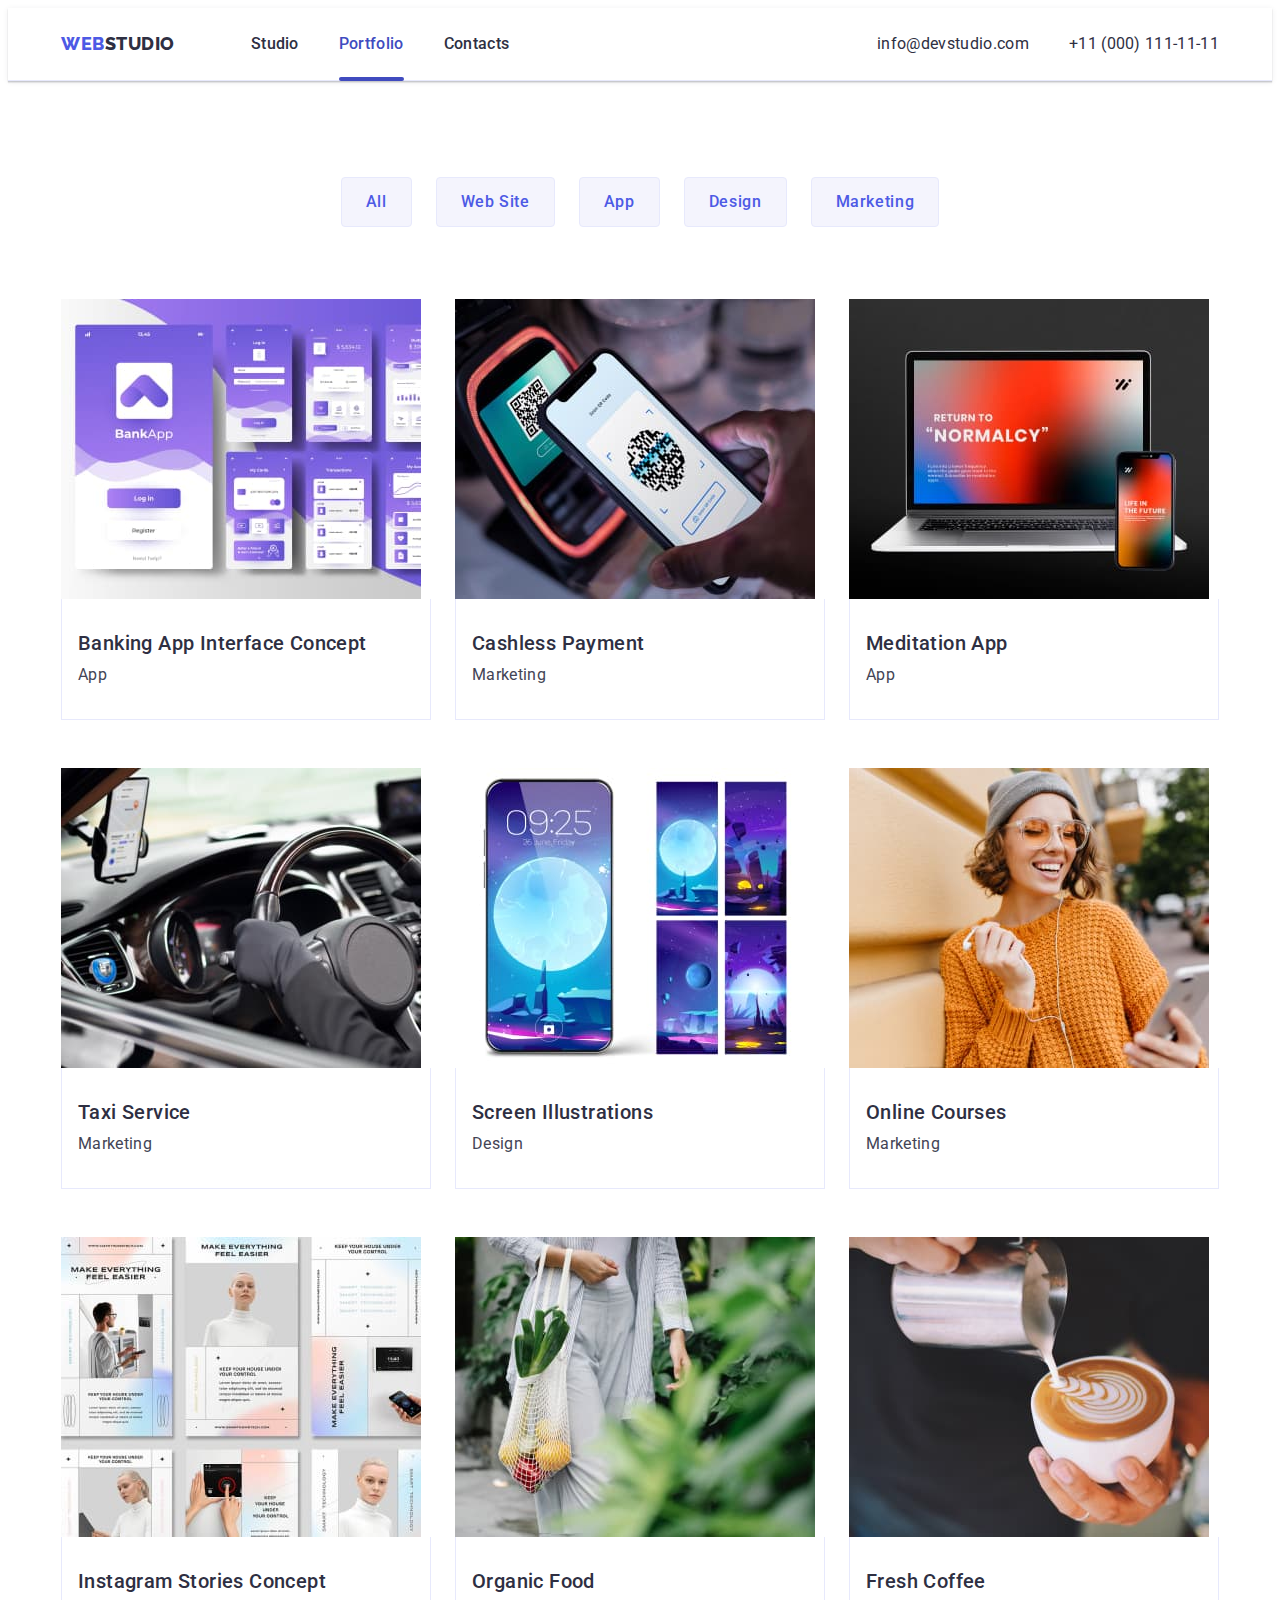
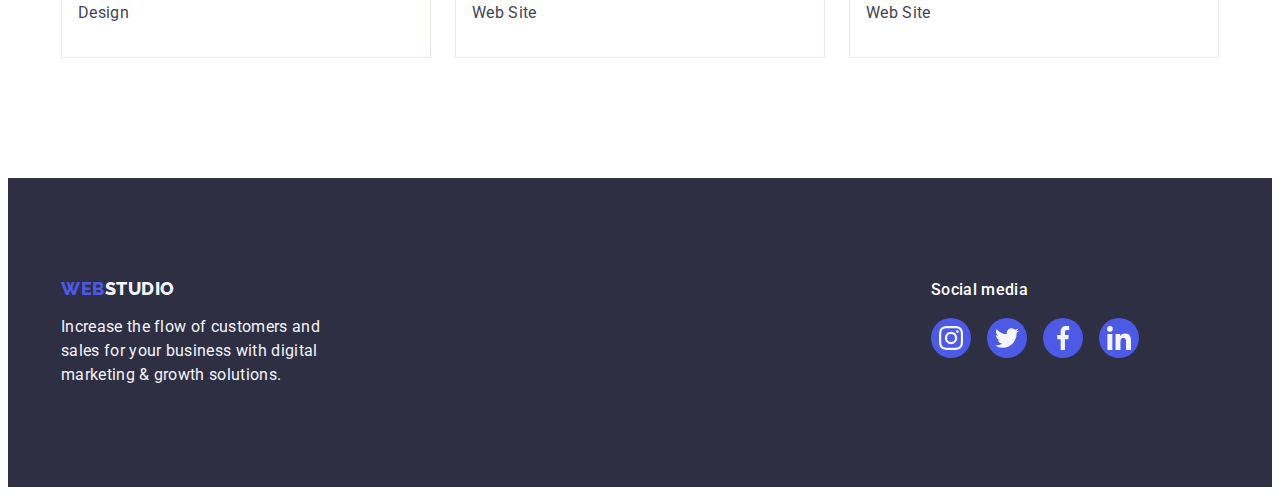
==== portfolio.html @ 5b2fb9e5 "update" ====
<!DOCTYPE html>
<html lang="en">
  <head>
    <meta charset="UTF-8" />
    <meta http-equiv="X-UA-Compatible" content="IE=edge" />
    <meta name="viewport" content="width=device-width, initial-scale=1.0" />
    <link rel="preconnect" href="https://fonts.googleapis.com" />
    <link rel="preconnect" href="https://fonts.gstatic.com" crossorigin />
    <link
      href="https://fonts.googleapis.com/css2?family=Raleway:wght@800&family=Roboto:wght@400;500;700;900&display=swap"
      rel="stylesheet"
    />
    <title>Portfolio</title>
    <link
      rel="stylesheet"
      href="https://cdnjs.cloudflare.com/ajax/libs/modern-normalize/2.0.0/modern-normalize.min.css"
      integrity="sha512-4xo8blKMVCiXpTaLzQSLSw3KFOVPWhm/TRtuPVc4WG6kUgjH6J03IBuG7JZPkcWMxJ5huwaBpOpnwYElP/m6wg=="
      crossorigin="anonymous"
      referrerpolicy="no-referrer"
    />
    <link rel="stylesheet" href="./css/styles.css" />
  </head>
  <body>
    <header class="header">
      <div class="container header-container">
        <nav class="header-navigation">
          <a href="./index.html" class="logo link"
            >Web<span class="span-header">Studio</span></a
          >
          <ul class="header-menu list">
            <li class="header-menu-item">
              <a href="./index.html" class="header-menu-link link">Studio</a>
            </li>
            <li class="header-menu-item">
              <a href="./portfolio.html" class="header-menu-link link current"
                >Portfolio</a
              >
            </li>
            <li class="header-menu-item">
              <a href="" class="header-menu-link link">Contacts</a>
            </li>
          </ul>
        </nav>
        <address class="header-address">
          <ul class="adress list">
            <li class="header-address-item">
              <a
                class="header-address-link link"
                href="mailto:info@devstudio.com"
                >info@devstudio.com</a
              >
            </li>
            <li class="header-address-item link">
              <a class="header-address-link link" href="tel:+110001111111"
                >+11 (000) 111-11-11</a
              >
            </li>
          </ul>
        </address>
      </div>
    </header>

    <main>
      <section class="main-portfolio">
        <div class="container">
          <h1 class="visually-hidden">Portfolio</h1>
          <ul class="filters list">
            <li><button type="button" class="filters-button">All</button></li>
            <li>
              <button type="button" class="filters-button">Web Site</button>
            </li>
            <li><button type="button" class="filters-button">App</button></li>
            <li>
              <button type="button" class="filters-button">Design</button>
            </li>
            <li>
              <button type="button" class="filters-button">Marketing</button>
            </li>
          </ul>
          <ul class="product list">
            <li class="product-item">
              <a href="" class="product-item-link link">
                <div class="product-overlay">
                  <img
                    src="./images/bankingapp.jpg"
                    alt="Banking app interface"
                    width="360"
                  />
                  <p class="product-overlay-txt">
                    14 Stylish and User-Friendly App Design Concepts · Task
                    Manager App · Calorie Tracker App · Exotic Fruit Ecommerce
                    App · Cloud Storage App
                  </p>
                </div>
                <div class="product-card">
                  <h2 class="product-item-name">
                    Banking App Interface Concept
                  </h2>
                  <p class="product-item-type">App</p>
                </div>
              </a>
            </li>
            <li class="product-item">
              <a href="" class="product-item-link link">
                <div class="product-overlay">
                  <img
                    src="./images/cashless.jpg"
                    alt="Cashless Payment"
                    width="360"
                  />
                  <p class="product-overlay-txt">
                    14 Stylish and User-Friendly App Design Concepts · Task
                    Manager App · Calorie Tracker App · Exotic Fruit Ecommerce
                    App · Cloud Storage App
                  </p>
                </div>
                <div class="product-card">
                  <h2 class="product-item-name">Cashless Payment</h2>
                  <p class="product-item-type">Marketing</p>
                </div>
              </a>
            </li>
            <li class="product-item">
              <a href="" class="product-item-link link">
                <div class="product-overlay">
                  <img
                    src="./images/meditation.jpg"
                    alt="Meditation App"
                    width="360"
                  />
                  <p class="product-overlay-txt">
                    14 Stylish and User-Friendly App Design Concepts · Task
                    Manager App · Calorie Tracker App · Exotic Fruit Ecommerce
                    App · Cloud Storage App
                  </p>
                </div>
                <div class="product-card">
                  <h2 class="product-item-name">Meditation App</h2>
                  <p class="product-item-type">App</p>
                </div>
              </a>
            </li>
            <li class="product-item">
              <a href="" class="product-item-link link">
                <div class="product-overlay">
                  <img src="./images/taxi.jpg" alt="Taxi" width="360" />
                  <p class="product-overlay-txt">
                    14 Stylish and User-Friendly App Design Concepts · Task
                    Manager App · Calorie Tracker App · Exotic Fruit Ecommerce
                    App · Cloud Storage App
                  </p>
                </div>
                <div class="product-card">
                  <h2 class="product-item-name">Taxi Service</h2>
                  <p class="product-item-type">Marketing</p>
                </div>
              </a>
            </li>
            <li class="product-item">
              <a href="" class="product-item-link link">
                <div class="product-overlay">
                  <img
                    src="./images/screen.jpg"
                    alt="Screen design"
                    width="360"
                  />
                  <p class="product-overlay-txt">
                    14 Stylish and User-Friendly App Design Concepts · Task
                    Manager App · Calorie Tracker App · Exotic Fruit Ecommerce
                    App · Cloud Storage App
                  </p>
                </div>
                <div class="product-card">
                  <h2 class="product-item-name">Screen Illustrations</h2>
                  <p class="product-item-type">Design</p>
                </div>
              </a>
            </li>
            <li class="product-item">
              <a href="" class="product-item-link link">
                <div class="product-overlay">
                  <img
                    src="./images/courses.jpg"
                    alt="Online courses"
                    width="360"
                  />
                  <p class="product-overlay-txt">
                    14 Stylish and User-Friendly App Design Concepts · Task
                    Manager App · Calorie Tracker App · Exotic Fruit Ecommerce
                    App · Cloud Storage App
                  </p>
                </div>
                <div class="product-card">
                  <h2 class="product-item-name">Online Courses</h2>
                  <p class="product-item-type">Marketing</p>
                </div>
              </a>
            </li>
            <li class="product-item">
              <a href="" class="product-item-link link">
                <div class="product-overlay">
                  <img
                    src="./images/insta.jpg"
                    alt="Instagram stories"
                    width="360"
                  />
                  <p class="product-overlay-txt">
                    14 Stylish and User-Friendly App Design Concepts · Task
                    Manager App · Calorie Tracker App · Exotic Fruit Ecommerce
                    App · Cloud Storage App
                  </p>
                </div>
                <div class="product-card">
                  <h2 class="product-item-name">Instagram Stories Concept</h2>
                  <p class="product-item-type">Design</p>
                </div>
              </a>
            </li>
            <li class="product-item">
              <a href="" class="product-item-link link">
                <div class="product-overlay">
                  <img src="./images/food.jpg" alt="Organic Food" width="360" />
                  <p class="product-overlay-txt">
                    14 Stylish and User-Friendly App Design Concepts · Task
                    Manager App · Calorie Tracker App · Exotic Fruit Ecommerce
                    App · Cloud Storage App
                  </p>
                </div>
                <div class="product-card">
                  <h2 class="product-item-name">Organic Food</h2>
                  <p class="product-item-type">Web Site</p>
                </div>
              </a>
            </li>
            <li class="product-item">
              <a href="" class="product-item-link link">
                <div class="product-overlay">
                  <img
                    src="./images/coffee.jpg"
                    alt="Cup of coffee"
                    width="360"
                  />
                  <p class="product-overlay-txt">
                    14 Stylish and User-Friendly App Design Concepts · Task
                    Manager App · Calorie Tracker App · Exotic Fruit Ecommerce
                    App · Cloud Storage App
                  </p>
                </div>
                <div class="product-card">
                  <h2 class="product-item-name">Fresh Coffee</h2>
                  <p class="product-item-type">Web Site</p>
                </div>
              </a>
            </li>
          </ul>
        </div>
      </section>
    </main>

    <!-- footer -->

    <footer class="footer">
      <div class="container footer-txt-container">
        <div class="footer-logo-box">
          <a href="./index.html" class="logo footer-logo link"
            >Web<span class="span-footer">Studio</span></a
          >
          <p class="footer-txt">
            Increase the flow of customers and sales for your business with
            digital marketing & growth solutions.
          </p>
        </div>
        <div class="social-container">
          <p class="footer-media-title">Social media</p>
          <ul class="footer-social list">
            <li class="footer-social-icon">
              <a href="" target="blank" class="footer-social-link">
                <svg class="footer-icon-svg" width="24" height="24">
                  <use href="./images/icons.svg#icon-instagram-2"></use>
                </svg>
              </a>
            </li>

            <li class="footer-social-icon">
              <a href="" target="blank" class="footer-social-link">
                <svg class="footer-icon-svg" width="24" height="24">
                  <use href="./images/icons.svg#icon-twitter-1"></use>
                </svg>
              </a>
            </li>
            <li class="footer-social-icon">
              <a href="" target="blank" class="footer-social-link">
                <svg class="footer-icon-svg" width="24" height="24">
                  <use href="./images/icons.svg#icon-facebook-1"></use>
                </svg>
              </a>
            </li>
            <li class="footer-social-icon">
              <a href="" target="blank" class="footer-social-link">
                <svg class="footer-icon-svg" width="24" height="24">
                  <use href="./images/icons.svg#icon-linkedin-1"></use>
                </svg>
              </a>
            </li>
          </ul>
        </div>
      </div>
    </footer>
  </body>
</html>
---- css/styles.css ----
:root {
  --brand-color: #4d5ae5;
  --main-color: #434455;
  --hover-color: #404bbf;
  --headings-color: #2e2f42;
  --background-color: #ffffff;
  --cloud-color: #f4f4fd;
  --helper-text: #8e8f99;
}
body {
  font-family: "Roboto", sans-serif;
  color: #434455;
  background-color: var(--background-color);
}
p,
h1,
h2,
h3,
h4,
h5,
h6 {
  margin-top: 0%;
  margin-bottom: 0%;
}
img {
  display: block;
  max-width: 100%;
  height: auto;
}

.link {
  text-decoration: none;
  display: block;
}
.list {
  list-style: none;
  margin-top: 0%;
  margin-bottom: 0;
  padding-left: 0%;
}

.container {
  width: 100%;
  max-width: 1158px;
  padding: 0 15px;
  margin: 0 auto;
  margin-left: auto;
  margin-right: auto;
}
.visually-hidden {
  position: absolute;
  width: 1px;
  height: 1px;
  margin: -1px;
  border: 0;
  padding: 0;
  white-space: nowrap;
  clip-path: inset(100%);
  clip: rect(0 0 0 0);
  overflow: hidden;
}

/* -----header----------- */

.header {
  border-bottom: 1px solid #e7e9fc;
  box-shadow: 0px 2px 1px rgba(46, 47, 66, 0.08),
    0px 1px 1px rgba(46, 47, 66, 0.16), 0px 1px 6px rgba(46, 47, 66, 0.08);
}

.header-container {
  display: flex;
  align-items: center;
}
.header-navigation {
  display: flex;
  align-items: center;
  flex-grow: 1;
}

.logo {
  font-family: "Raleway", sans-serif;
  font-weight: 800;
  font-size: 18px;
  line-height: 1.17;
  letter-spacing: 0.03em;
  color: #4d5ae5;
  text-transform: uppercase;
  display: flex;
  align-items: center;
  margin-right: 76px;
}

.span-header {
  color: var(--headings-color);
}

.header-menu {
  display: flex;
  gap: 40px;
}

.header-menu-link {
  position: relative;
  font-weight: 500;
  font-size: 16px;
  line-height: 1.5;
  letter-spacing: 0.02em;
  color: #2e2f42;
  padding-top: 24px;
  padding-bottom: 24px;
  transition-property: color;
  transition-duration: 250ms;
  transition-timing-function: cubic-bezier(0.4, 0, 0.2, 1);
}

.header-menu-link:hover,
.header-menu-link:focus,
.header-menu-link:active {
  color: #404bbf;
}

.header-address-link:hover,
.header-address-link:active,
.header-address-link:focus {
  color: #404bbf;
}
.current {
  color: #404bbf;
}

.current::after {
  position: absolute;
  content: "";
  display: block;
  background-color: #404bbf;
  width: 100%;
  height: 4px;
  border-radius: 2px;
  bottom: -1px;
  left: 0;
}
.adress {
  display: flex;
  margin-left: auto;
  gap: 40px;
}

.header-address-item {
}

.header-address-link {
  font-size: 16px;
  line-height: 1.5;
  letter-spacing: 0.02em;
  color: #2e2f42;
  transition: color 250ms linear;
  transition-timing-function: cubic-bezier(0.4, 0, 0.2, 1);
}
.header-address {
  font-style: normal;
}
/*---------hero--------*/

.hero {
  max-width: 1440px;
  background-color: #2e2f42;
  padding-top: 188px;
  padding-bottom: 188px;
  background-image: linear-gradient(
      rgba(46, 47, 66, 0.7),
      rgba(46, 47, 66, 0.7)
    ),
    url(../images/people-office1.jpg);
  background-repeat: no-repeat;
  background-position: center;
  background-size: cover;
}
.hero-title {
  font-size: 56px;
  line-height: 60px;
  line-height: 1.07;
  letter-spacing: 0.02em;
  color: #ffffff;
  text-align: center;
  margin-left: auto;
  margin-right: auto;
  margin-bottom: 48px;
  max-width: 496px;
}
.hero-button {
  min-width: 169px;
  height: 56px;
  font-family: inherit;
  background-color: #4d5ae5;
  font-weight: 500;
  font-size: 16px;
  line-height: 1.5;
  letter-spacing: 0.04em;
  cursor: pointer;
  color: #ffffff;
  margin-left: auto;
  margin-right: auto;
  box-shadow: 0px 4px 4px rgba(0, 0, 0, 0.15);
  border-radius: 4px;
  border: none;
  display: block;
  margin: 0 auto;
  transition: background-color 250ms cubic-bezier(0.4, 0, 0.2, 1);
}
.hero-button:hover,
.hero-button:focus {
  background-color: #404bbf;
}
/*---------descrip section------*/
.descrip {
  background-color: #ffffff;
  padding: 120px 0;
}
.descrip-icon-background {
  display: flex;
  justify-content: center;
  align-items: center;
  height: 112px;
  background-color: #f4f4fd;
  padding: 24px 100px;
  margin-bottom: 8px;
  border-radius: 4px;
}
.descrip-icon {
  color: currentColor;
}
.descrip-list-item {
  width: calc((100% - 72px) / 4);
}
.descrip-list {
  display: flex;
  align-items: center;
  gap: 24px;
}
.descrip-list-title {
  font-weight: 500;
  font-size: 20px;
  line-height: 1.2;
  letter-spacing: 0.02em;
  color: var(--headings-color);
  margin-bottom: 8px;
}
.descrip-list-descrip {
  font-size: 16px;
  line-height: 1.5;
  letter-spacing: 0.02em;
}
/*-------main activity section------*/

.main-activity {
  background-color: #ffffff;
  padding-bottom: 120px;
}

.main-activity-list {
  display: flex;
  gap: 24px;
}
.main-activity-item {
  width: calc((100% - 48px) / 3);
}

.section-title {
  font-size: 36px;
  line-height: 1.11;
  letter-spacing: 0.02em;
  text-transform: capitalize;
  color: #2e2f42;
  text-align: center;
  margin-bottom: 72px;
}
/*-----team-------*/

.team {
  background-color: #f4f4fd;
  padding-top: 120px;
  padding-bottom: 120px;
}

.team-list {
  display: flex;
  gap: 24px;
}

.section-title {
  margin-bottom: 72px;
}
.team-item {
  width: calc((100% - 72px) / 4);
  background-color: #ffffff;
  box-shadow: 0px 1px 6px rgba(46, 47, 66, 0.08),
    0px 1px 1px rgba(46, 47, 66, 0.16), 0px 2px 1px rgba(46, 47, 66, 0.08);
  border-radius: 0px 0px 4px 4px;
}
.card {
  padding: 32px 0;
}
.team-item-name {
  font-weight: 500;
  font-size: 20px;
  line-height: 1.2;
  letter-spacing: 0.02em;
  color: #2e2f42;
  margin-bottom: 8px;
  text-align: center;
}
.team-item-position {
  font-size: 16px;
  line-height: 1.5;
  letter-spacing: 0.02em;
  text-align: center;
  margin-bottom: 8px;
}

.team-social {
  display: flex;
  justify-content: center;
  align-items: center;
  gap: 24px;
}

.team-social-icon {
  width: 40px;
  height: 40px;
  background-color: #4d5ae5;
  border-radius: 50%;
}
.team-social-link {
  width: 100%;
  height: 100%;
  background-color: var(--brand-color);
  border-radius: 50%;
  display: flex;
  align-items: center;
  justify-content: center;
  transition: background-color 250ms linear;
  transition-timing-function: cubic-bezier(0.4, 0, 0.2, 1);
}

.team-social-link:hover,
.team-social-link:focus {
  background-color: #404bbf;
}
.social-icon-svg {
  fill: #f4f4fd;
}
/* ---custumers--- */

.custumers {
  padding-top: 120px;
  padding-bottom: 120px;
}

.custumer-list {
  display: flex;
  gap: 24px;
  justify-content: center;
  align-items: center;
}
.custumer-list-item {
  width: calc((100% - 120px) / 6);
  height: 88px;
  transition: color 250ms linear;
  transition-timing-function: cubic-bezier(0.4, 0, 0.2, 1);
}
.custumer-link {
  width: 100%;
  height: 100%;
  border: 1px solid #8e8f99;
  border-radius: 4px;
  color: var(--helper-text);
  display: flex;
  align-items: center;
  justify-content: center;
  transition: border-color 250ms cubic-bezier(0.4, 0, 0.2, 1),
    color 250ms cubic-bezier(0.4, 0, 0.2, 1);
}
.custumer-link:hover,
.custumer-link:focus {
  color: #404bbf;
  border-color: #404bbf;
}
.custumer-link:hover .custumer-icon,
.custumer-link:focus .custumer-icon {
  fill: #404bbf;
  border-color: #404bbf;
}
.custumer-icon {
  fill: currentColor;
  transition: color 250ms linear;
  transition-timing-function: cubic-bezier(0.4, 0, 0.2, 1);
}

/*------footer-------*/

.footer {
  background-color: #2e2f42;
  padding-top: 100px;
  padding-bottom: 100px;
}
.footer-txt-container {
  display: flex;
  justify-content: space-between;
  align-items: baseline;
}
.footer-logo-box {
  margin-right: 120px;
}
.footer-logo {
  display: inline-block;
  margin-bottom: 16px;
}
.span-footer {
  color: #f4f4fd;
}
.footer-txt {
  max-width: 264px;
  font-size: 16px;
  line-height: 1.5;
  letter-spacing: 0.02em;
  color: #f4f4fd;
}

.footer-media-title {
  font-weight: 500;
  font-size: 16px;
  line-height: 1.5;
  letter-spacing: 0.02em;
  color: #ffffff;
  margin-bottom: 16px;
}
.footer-social {
  display: flex;
  justify-content: center;
  align-items: center;
  gap: 16px;
  margin-right: 80px;
}

.footer-social-icon {
  width: 40px;
  height: 40px;
}
.footer-social-link {
  width: 100%;
  height: 100%;
  background-color: var(--brand-color);
  border-radius: 50%;
  display: flex;
  align-items: center;
  justify-content: center;
  transition: background-color 250ms cubic-bezier(0.4, 0, 0.2, 1);
}
.footer-social-link:hover,
.footer-social-link:focus {
  background-color: #31d0aa;
}
.footer-icon-svg {
  fill: var(--cloud-color);
}
.footer-input-name {
  font-weight: 500;
  font-size: 16px;
  line-height: 1.5;
  letter-spacing: 0.02em;
  color: #ffffff;
  margin-bottom: 16px;
}
.footer-form {
  display: flex;
}
.footer-input {
  width: 264px;
  height: 40px;
  border: 1px solid #ffffff;
  border-radius: 4px;
  background-color: transparent;
  color: #ffffff;
  margin-right: 24px;
  padding: 8px 16px;
}
.footer-input::placeholder {
  font-size: 12px;
  line-height: 2;
  letter-spacing: 0.04em;
  color: #ffffff;
}
.footer-button {
  width: 165px;
  height: 40px;
  font-weight: 500;
  font-size: 16px;
  line-height: 1.5;
  letter-spacing: 0.04em;
  color: #ffffff;
  background-color: #4d5ae5;
  border-radius: 4px;
  border: none;
  display: flex;
  justify-content: center;
  align-items: center;
  position: relative;
  gap: 24px;
}
.footer-send {
  fill: #ffffff;
  position: absolute;
  right: 24px;
  top: 50%;
  transform: translateY(-50%);
}
/*------portfolio-------*/

.main-portfolio {
  padding-top: 96px;
  padding-bottom: 120px;
}
.filters {
  display: flex;
  justify-content: center;
  margin-bottom: 72px;
  margin-left: auto;
  margin-right: auto;
  gap: 24px;
  transition-property: color, background-color, border;
  transition-duration: 600ms;
  transition-timing-function: cubic-bezier(0.4, 0, 0.2, 1);
}
.filters-button {
  font-family: "Roboto", sans-serif;
  font-weight: 500;
  font-size: 16px;
  line-height: 1.5;
  letter-spacing: 0.04em;
  color: #4d5ae5;
  background-color: #f4f4fd;
  cursor: pointer;
  border: 1px solid #e7e9fc;
  border-radius: 4px;
  display: block;
  padding: 12px 24px 12px 24px;
  transition: color 250ms cubic-bezier(0.4, 0, 0.2, 1),
    background-color 250ms cubic-bezier(0.4, 0, 0.2, 1),
    border-color 250ms cubic-bezier(0.4, 0, 0.2, 1),
    box-shadow 250ms cubic-bezier(0.4, 0, 0.2, 1);
}

.filters-button:hover,
.filters-button:focus {
  color: #ffffff;
  background-color: #404bbf;
  border: 1px solid transparent;
  box-shadow: 0px 3px 1px rgba(0, 0, 0, 0.1), 0px 2px 1px rgba(0, 0, 0, 0.08),
    0px 2px 2px rgba(0, 0, 0, 0.12);
}
.product {
  display: flex;
  flex-wrap: wrap;
  flex-direction: row;
  justify-content: center;
  padding: 0px;
  gap: 24px;
  row-gap: 48px;
}

.product-card {
  border-bottom: 1px solid #e7e9fc;
  border-left: 1px solid #e7e9fc;
  border-right: 1px solid #e7e9fc;
  padding: 32px 16px;
}
.product-item {
  width: calc((100% - 48px) / 3);
  background-color: #ffffff;
  transition-property: box-shadow;
  transition-duration: 250ms;
  transition-timing-function: cubic-bezier(0.4, 0, 0.2, 1);
}
.product-item-link {
  display: block;
  transition: box-shadow 250ms cubic-bezier(0.4, 0, 0.2, 1);
}
.product-item-link:hover,
.product-item-link:focus {
  box-shadow: 0px 1px 6px rgba(46, 47, 66, 0.08),
    0px 1px 1px rgba(46, 47, 66, 0.16), 0px 2px 1px rgba(46, 47, 66, 0.08);
  transform: translateY(0%);
}
.product-item-name {
  font-weight: 500;
  font-size: 20px;
  line-height: 1.2;
  letter-spacing: 0.02em;
  color: #2e2f42;
  margin-bottom: 8px;
}
.product-item-type {
  font-size: 16px;
  line-height: 1.5;
  letter-spacing: 0.02em;
  color: var(--main-color);
}
.product-overlay {
  position: relative;
  overflow: hidden;
}

.product-overlay-txt {
  position: absolute;
  font-size: 16px;
  line-height: 1.5;
  letter-spacing: 0.02em;
  color: #f4f4fd;
  background-color: #4d5ae5;
  top: 0;
  left: 0;
  width: 100%;
  height: 100%;
  padding: 40px 32px;
  transition-property: transform;
  transform: translateY(100%);
  transition: transform 250ms cubic-bezier(0.4, 0, 0.2, 1);
}
.product-item-link:hover .product-overlay-txt,
.product-item-link:focus .product-overlay-txt {
  transform: translateY(0%);
}

/* -------modal------- */

.backdrop {
  position: fixed;
  top: 0%;
  width: 100%;
  height: 100%;
  background: rgba(46, 47, 66, 0.4);
  transition: opacity 250ms cubic-bezier(0.4, 0, 0.2, 1),
    visibility 250ms cubic-bezier(0.4, 0, 0.2, 1);
}
.modal {
  position: absolute;
  top: 50%;
  left: 50%;
  width: 408px;
  min-height: 584px;
  background-color: #fcfcfc;
  border-radius: 4px;
  padding: 72px 24px 24px 24px;
  transform: translate(-50%, -50%) scale(1);
  box-shadow: 0px 1px 1px rgba(0, 0, 0, 0.14), 0px 1px 3px rgba(0, 0, 0, 0.12),
    0px 2px 1px rgba(0, 0, 0, 0.2);
  transition: transform 250ms cubic-bezier(0.4, 0, 0.2, 1);
}
.backdrop.is-hidden .modal {
  transform: translate(-50%, -50%) scale(0);
}
.modal-btn {
  display: flex;
  justify-content: center;
  align-items: center;
  position: absolute;
  right: 24px;
  top: 24px;
  width: 24px;
  height: 24px;
  border-radius: 50%;
  color: #e7e9fc;
  background-color: #e7e9fc;
  border: 1px solid rgba(0, 0, 0, 0.1);
  padding: 0;
  cursor: pointer;
  transition: background-color 250ms cubic-bezier(0.4, 0, 0.2, 1),
    border 250ms cubic-bezier(0.4, 0, 0.2, 1);
}
.modal-btn:hover,
.modal-btn:focus {
  background-color: #404bbf;
  border: none;
  color: #ffffff;
}
.modal-close {
  fill: #2e2f42;
  transition: fill 250ms cubic-bezier(0.4, 0, 0.2, 1);
}

.is-hidden {
  visibility: hidden;
  opacity: 0;
  pointer-events: none;
}

.modal-title {
  font-weight: 500;
  font-size: 16px;
  line-height: 1.5;
  text-align: center;
  letter-spacing: 0.02em;
  color: #2e2f42;
  margin-bottom: 16px;
}
.modal-form {
}
.modal-field {
  margin-bottom: 8px;
}
.input-wrap {
  position: relative;
}
.modal-input {
  width: 100%;
  height: 40px;
  border: 1px solid rgba(46, 47, 66, 0.4);
  border-radius: 4px;
  background-color: transparent;
  padding-left: 38px;
  padding-right: 16px;
  outline: transparent;
  transition: border-color 520ms cubic-bezier(0.4, 0, 0.2, 1);
}
.modal-input:focus {
  border-color: #4d5ae5;
}
.modal-input:focus + .input-icon {
  fill: #4d5ae5;
}
.modal-label {
  font-size: 12px;
  line-height: 1.17;
  letter-spacing: 0.04em;
  color: #8e8f99;
  margin-bottom: 4px;
}
.input-icon {
  fill: #2e2f42;
  position: absolute;
  left: 19px;
  top: 50%;
  transform: translateY(-50%);
  transition: fill 520ms cubic-bezier(0.4, 0, 0.2, 1);
}
.modal-text {
  width: 100%;
  height: 120px;
  border: 1px solid rgba(46, 47, 66, 0.4);
  border-radius: 4px;
  background-color: transparent;
  padding: 8px 16px;
  outline: transparent;
  transition: border-color 520ms cubic-bezier(0.4, 0, 0.2, 1);
  resize: none;
}
.modal-text:focus {
  border-color: #4d5ae5;
}
.modal-text::placeholder {
  font-size: 12px;
  line-height: 1.17;
  letter-spacing: 0.04em;
  color: rgba(46, 47, 66, 0.4);
}
.check-txt {
  font-size: 12px;
  line-height: 1.17;
  letter-spacing: 0.04em;
  color: #8e8f99;
  display: flex;
  align-items: center;
  margin-bottom: 24px;
}
.check-txt span {
  width: 16px;
  height: 16px;
  display: block;
  border: 1px solid rgba(46, 47, 66, 0.4);
  border-radius: 2px;
  margin-right: 8px;
  display: flex;
  align-items: center;
  justify-content: center;
  fill: transparent;
}
.check-txt a {
  color: #4d5ae5;
  text-decoration: underline;
}
.input-check:checked + .check-txt span {
  background-color: #404bbf;
  border: 1px solid #404bbf;
  fill: #f4f4fd;
}
.visually-hidden {
  position: absolute;
  width: 1px;
  height: 1px;
  margin: -1px;
  border: 0;
  padding: 0;
  white-space: nowrap;
  clip-path: inset(100%);
  clip: rect(0 0 0 0);
  overflow: hidden;
}
.modal-send {
  width: 169px;
  height: 56px;
  font-family: inherit;
  font-weight: 500;
  font-size: 16px;
  line-height: 1.5;
  letter-spacing: 0.04em;
  color: #ffffff;
  cursor: pointer;
  border-radius: 4px;
  border: none;
  background: #4d5ae5;
  box-shadow: 0px 4px 4px rgba(0, 0, 0, 0.15);
  padding: 16px 32px;
  display: block;
  margin: auto;
  transition: background-color 520ms cubic-bezier(0.4, 0, 0.2, 1);
}
.modal-send:hover,
.modal-send:focus {
  background-color: #404bbf;
}
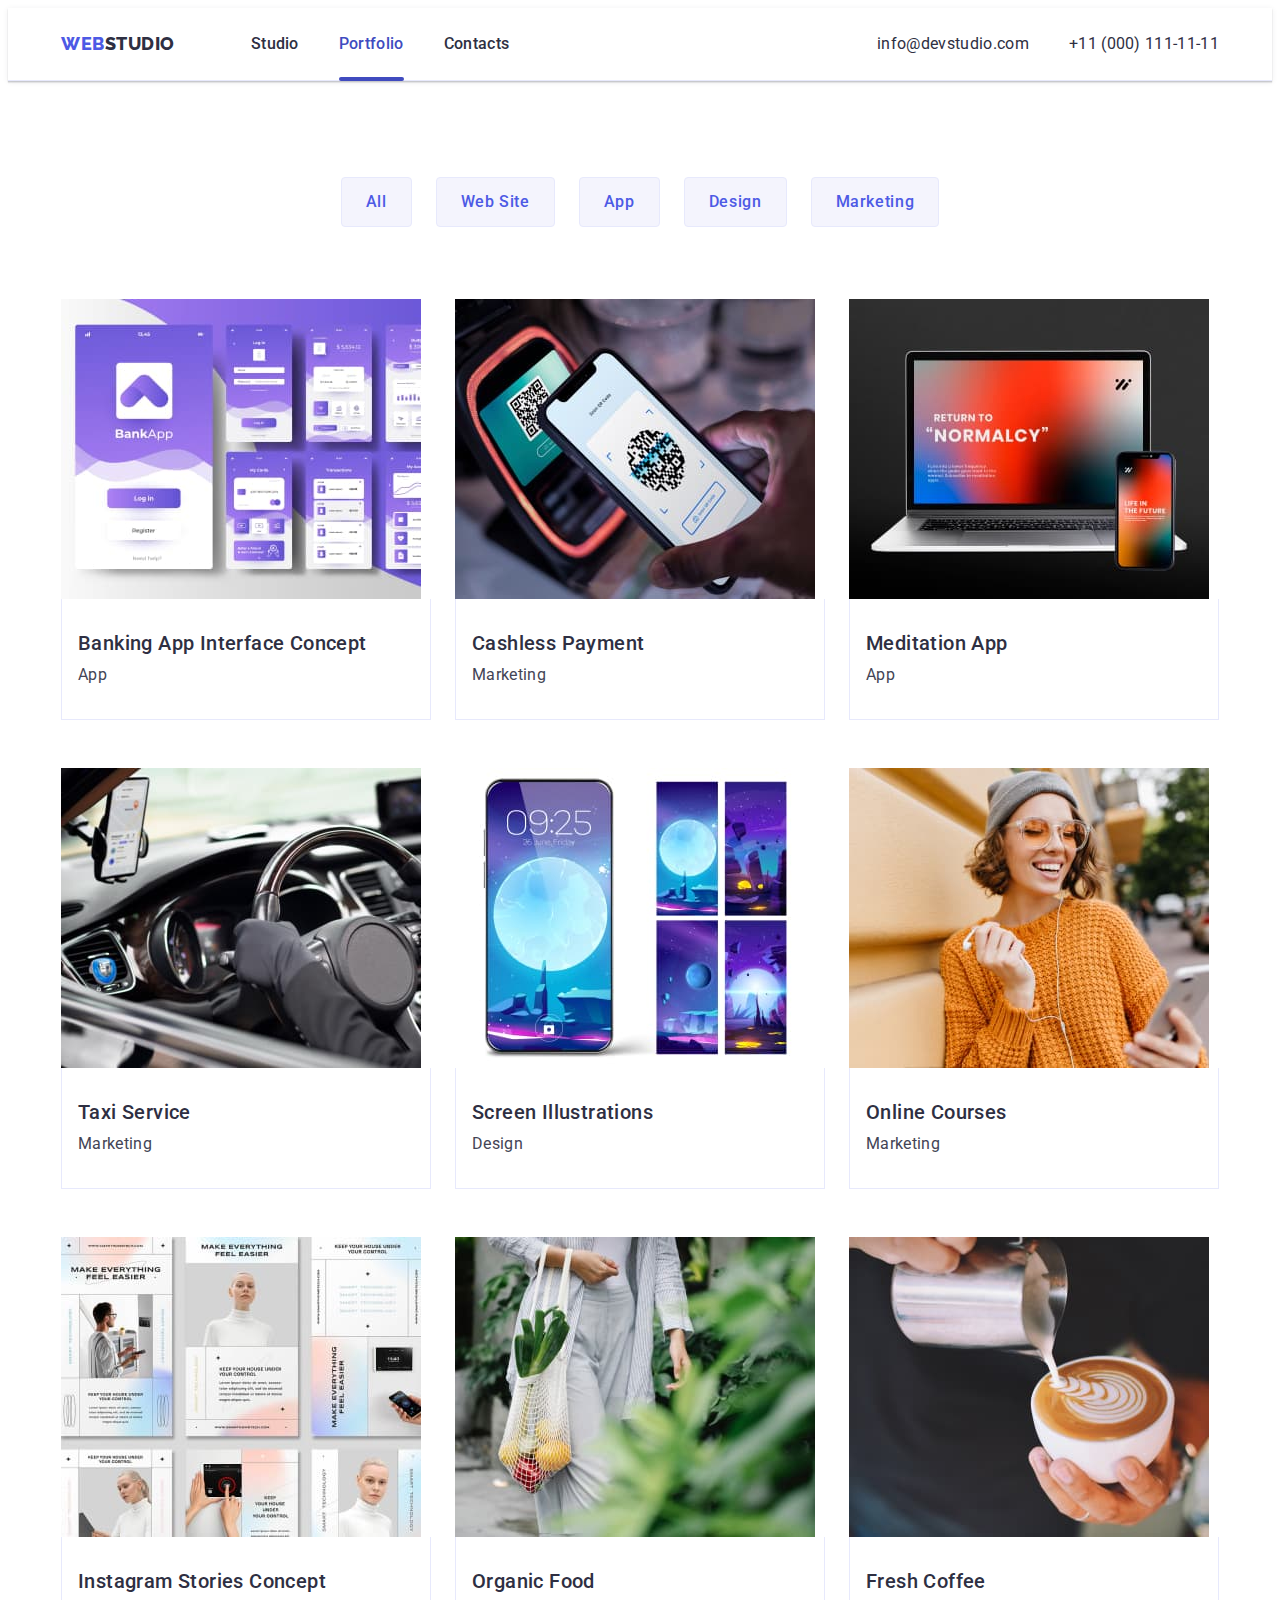
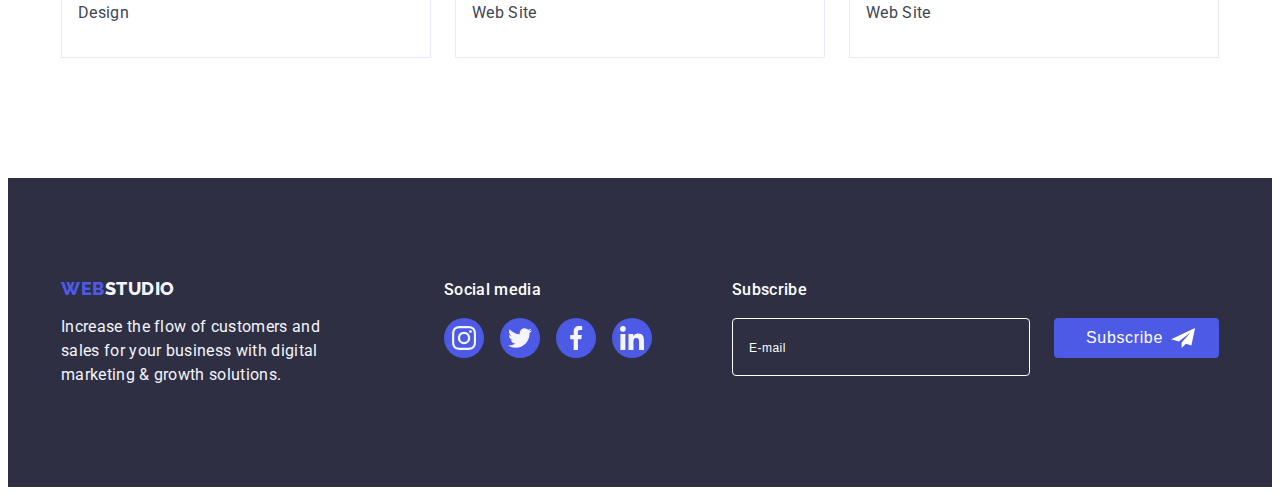
==== commit c54053e2: "updated" ====
--- a/portfolio.html
+++ b/portfolio.html
@@ -304,6 +304,24 @@
             </li>
           </ul>
         </div>
+        <div class="footer-subscribe-container">
+          <p class="footer-input-name">Subscribe</p>
+          <form class="footer-form">
+            <label for="footer-email">
+              <input
+                type="email"
+                name="footer-email"
+                id="footer-email"
+                placeholder="E-mail"
+                class="footer-input"
+            /></label>
+            <button type="submit" class="footer-button">
+              Subscribe<svg class="footer-send" width="24" height="20">
+                <use href="./images/icons.svg#icon-icon-send"></use>
+              </svg>
+            </button>
+          </form>
+        </div>
       </div>
     </footer>
   </body>
--- a/css/styles.css
+++ b/css/styles.css
@@ -484,6 +484,11 @@
   color: #ffffff;
   margin-right: 24px;
   padding: 8px 16px;
+  outline: transparent;
+  transition: border-color 520ms cubic-bezier(0.4, 0, 0.2, 1);
+}
+.footer-input:focus {
+  border-color: #4d5ae5;
 }
 .footer-input::placeholder {
   font-size: 12px;
@@ -507,6 +512,12 @@
   align-items: center;
   position: relative;
   gap: 24px;
+  cursor: pointer;
+  transition: background-color 520ms cubic-bezier(0.4, 0, 0.2, 1);
+}
+.footer-button:hover,
+.footer-button:focus {
+  background-color: #404bbf;
 }
 .footer-send {
   fill: #ffffff;
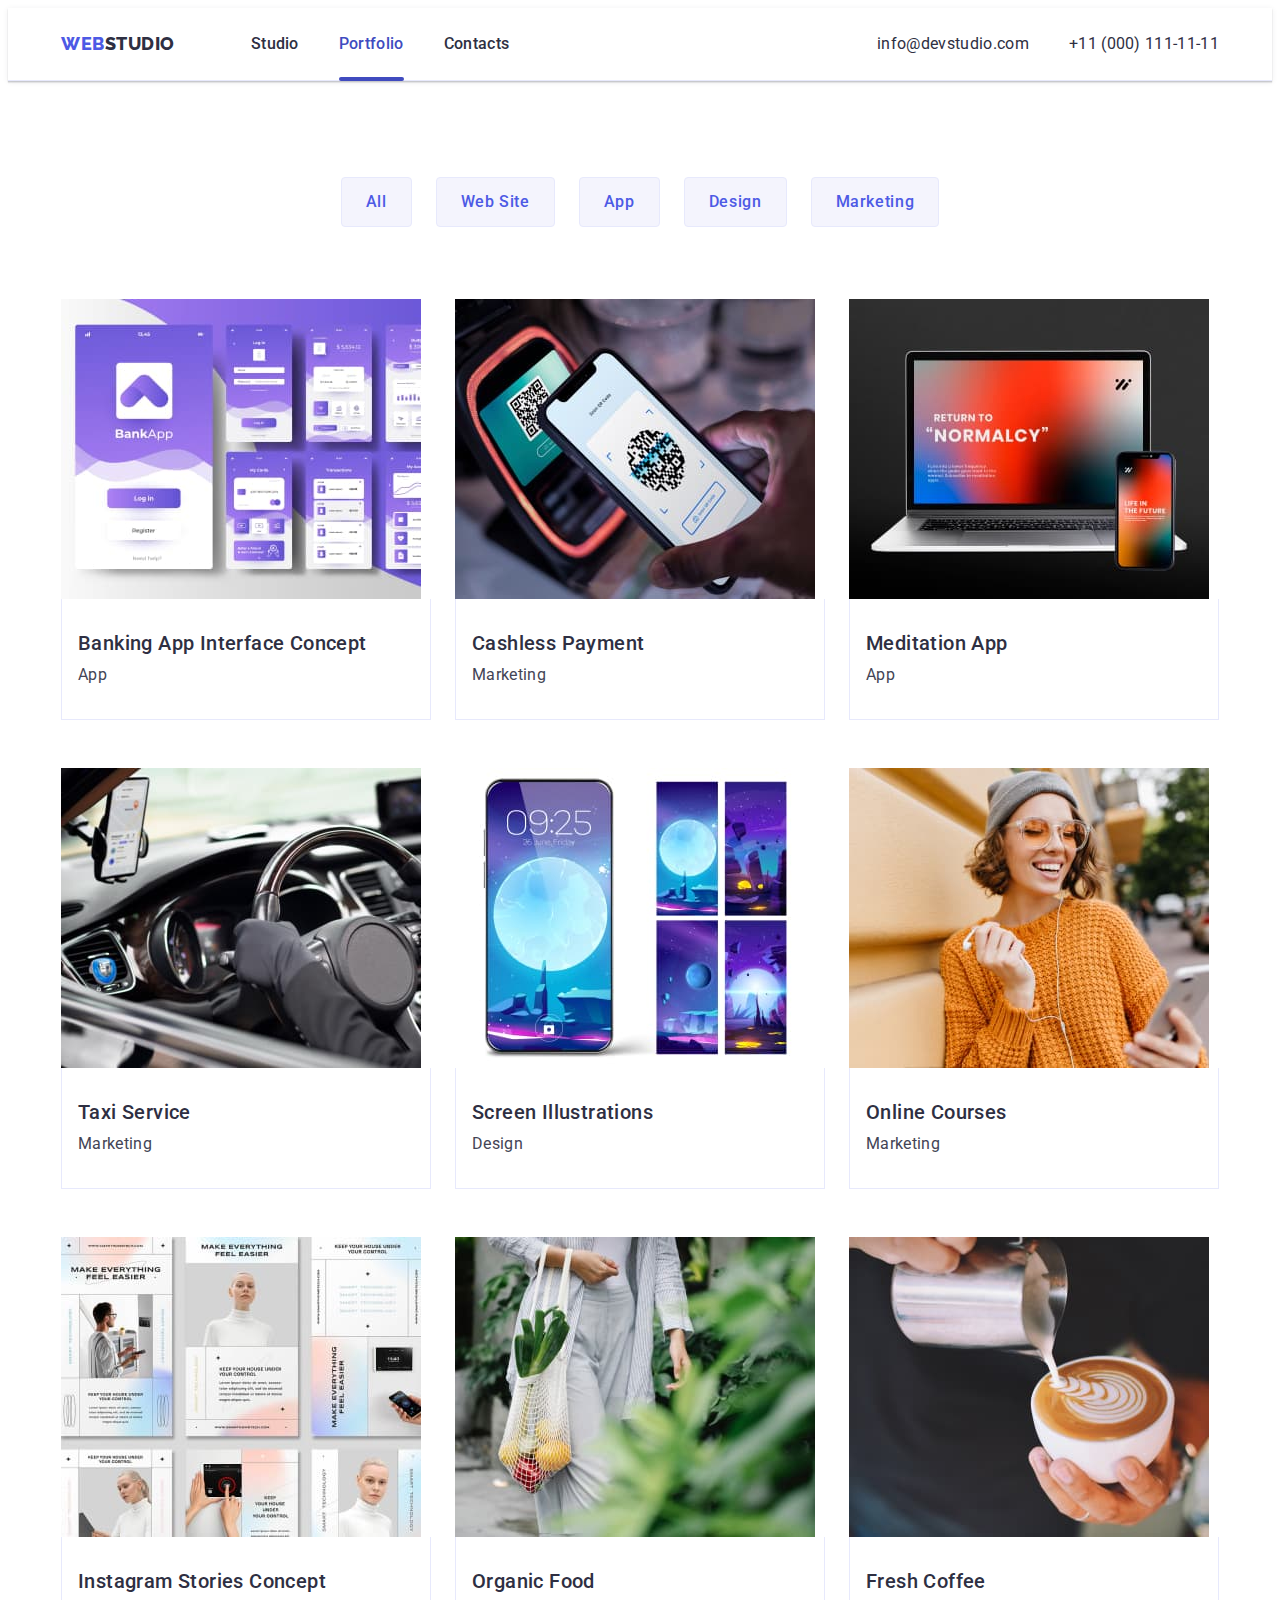
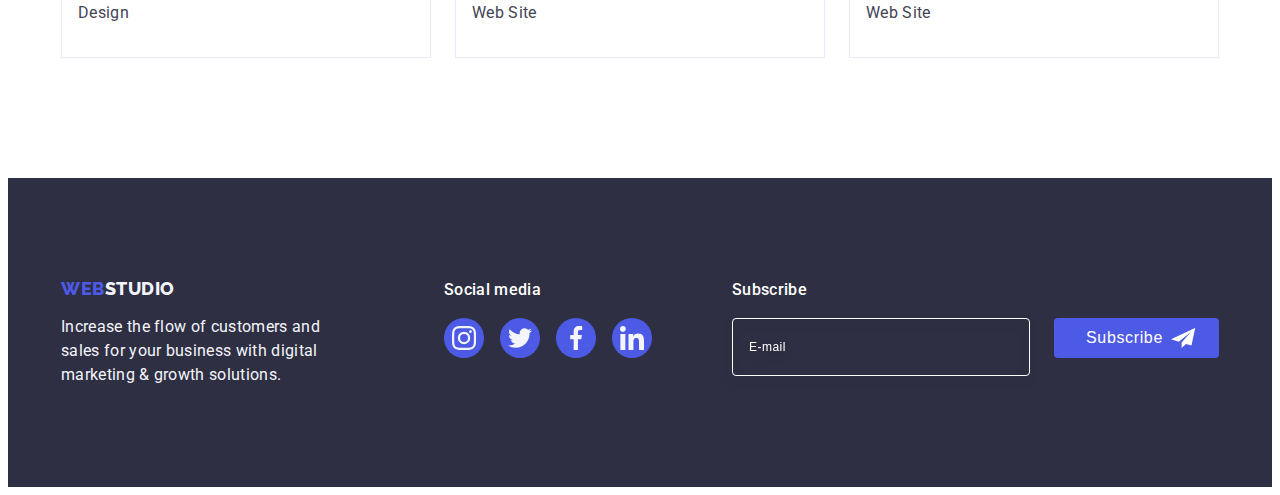
==== commit 20bd00df: "update" ====
--- a/portfolio.html
+++ b/portfolio.html
@@ -307,7 +307,7 @@
         <div class="footer-subscribe-container">
           <p class="footer-input-name">Subscribe</p>
           <form class="footer-form">
-            <label for="footer-email">
+            <label for="footer-email" class="footer-subscribe">
               <input
                 type="email"
                 name="footer-email"
@@ -316,7 +316,7 @@
                 class="footer-input"
             /></label>
             <button type="submit" class="footer-button">
-              Subscribe<svg class="footer-send" width="24" height="20">
+              Subscribe<svg class="footer-send" width="24" height="24">
                 <use href="./images/icons.svg#icon-icon-send"></use>
               </svg>
             </button>
--- a/css/styles.css
+++ b/css/styles.css
@@ -474,6 +474,7 @@
 }
 .footer-form {
   display: flex;
+  gap: 24px;
 }
 .footer-input {
   width: 264px;
@@ -482,9 +483,12 @@
   border-radius: 4px;
   background-color: transparent;
   color: #ffffff;
-  margin-right: 24px;
+  font-size: 12px;
+  line-height: 1.5;
+  letter-spacing: 0.04em;
   padding: 8px 16px;
   outline: transparent;
+  filter: drop-shadow(0px 4px 4px rgba(0, 0, 0, 0.15));
   transition: border-color 520ms cubic-bezier(0.4, 0, 0.2, 1);
 }
 .footer-input:focus {
@@ -497,7 +501,7 @@
   color: #ffffff;
 }
 .footer-button {
-  width: 165px;
+  min-width: 165px;
   height: 40px;
   font-weight: 500;
   font-size: 16px;
@@ -525,6 +529,7 @@
   right: 24px;
   top: 50%;
   transform: translateY(-50%);
+  margin-left: 16px;
 }
 /*------portfolio-------*/
 
@@ -718,7 +723,7 @@
 .modal-form {
 }
 .modal-field {
-  margin-bottom: 8px;
+  margin-bottom: 16px;
 }
 .input-wrap {
   position: relative;
@@ -746,18 +751,23 @@
   letter-spacing: 0.04em;
   color: #8e8f99;
   margin-bottom: 4px;
+  display: block;
 }
 .input-icon {
   fill: #2e2f42;
   position: absolute;
-  left: 19px;
+  left: 16px;
   top: 50%;
   transform: translateY(-50%);
   transition: fill 520ms cubic-bezier(0.4, 0, 0.2, 1);
 }
-.modal-text {
+.modal-comment {
   width: 100%;
   height: 120px;
+  font-size: 12px;
+  line-height: 1.17;
+  letter-spacing: 0.04em;
+  color: rgba(46, 47, 66, 0.4);
   border: 1px solid rgba(46, 47, 66, 0.4);
   border-radius: 4px;
   background-color: transparent;
@@ -766,7 +776,7 @@
   transition: border-color 520ms cubic-bezier(0.4, 0, 0.2, 1);
   resize: none;
 }
-.modal-text:focus {
+.modal-comment:focus {
   border-color: #4d5ae5;
 }
 .modal-text::placeholder {
@@ -775,6 +785,9 @@
   letter-spacing: 0.04em;
   color: rgba(46, 47, 66, 0.4);
 }
+.modal-check-container {
+  margin-bottom: 24px;
+}
 .check-txt {
   font-size: 12px;
   line-height: 1.17;
@@ -784,17 +797,22 @@
   align-items: center;
   margin-bottom: 24px;
 }
-.check-txt span {
+.modal-span {
+}
+.modal-span {
   width: 16px;
   height: 16px;
   display: block;
   border: 1px solid rgba(46, 47, 66, 0.4);
   border-radius: 2px;
   margin-right: 8px;
-  display: flex;
+  display: inline-flex;
   align-items: center;
   justify-content: center;
   fill: transparent;
+  transition: background-color 250ms cubic-bezier(0.4, 0, 0.2, 1),
+    border 250ms cubic-bezier(0.4, 0, 0.2, 1),
+    fill 250ms cubic-bezier(0.4, 0, 0.2, 1);
 }
 .check-txt a {
   color: #4d5ae5;
@@ -804,6 +822,7 @@
   background-color: #404bbf;
   border: 1px solid #404bbf;
   fill: #f4f4fd;
+  border: none;
 }
 .visually-hidden {
   position: absolute;
@@ -820,7 +839,7 @@
 .modal-send {
   width: 169px;
   height: 56px;
-  font-family: inherit;
+  font-family: Roboto;
   font-weight: 500;
   font-size: 16px;
   line-height: 1.5;
@@ -829,7 +848,7 @@
   cursor: pointer;
   border-radius: 4px;
   border: none;
-  background: #4d5ae5;
+  background-color: #4d5ae5;
   box-shadow: 0px 4px 4px rgba(0, 0, 0, 0.15);
   padding: 16px 32px;
   display: block;
